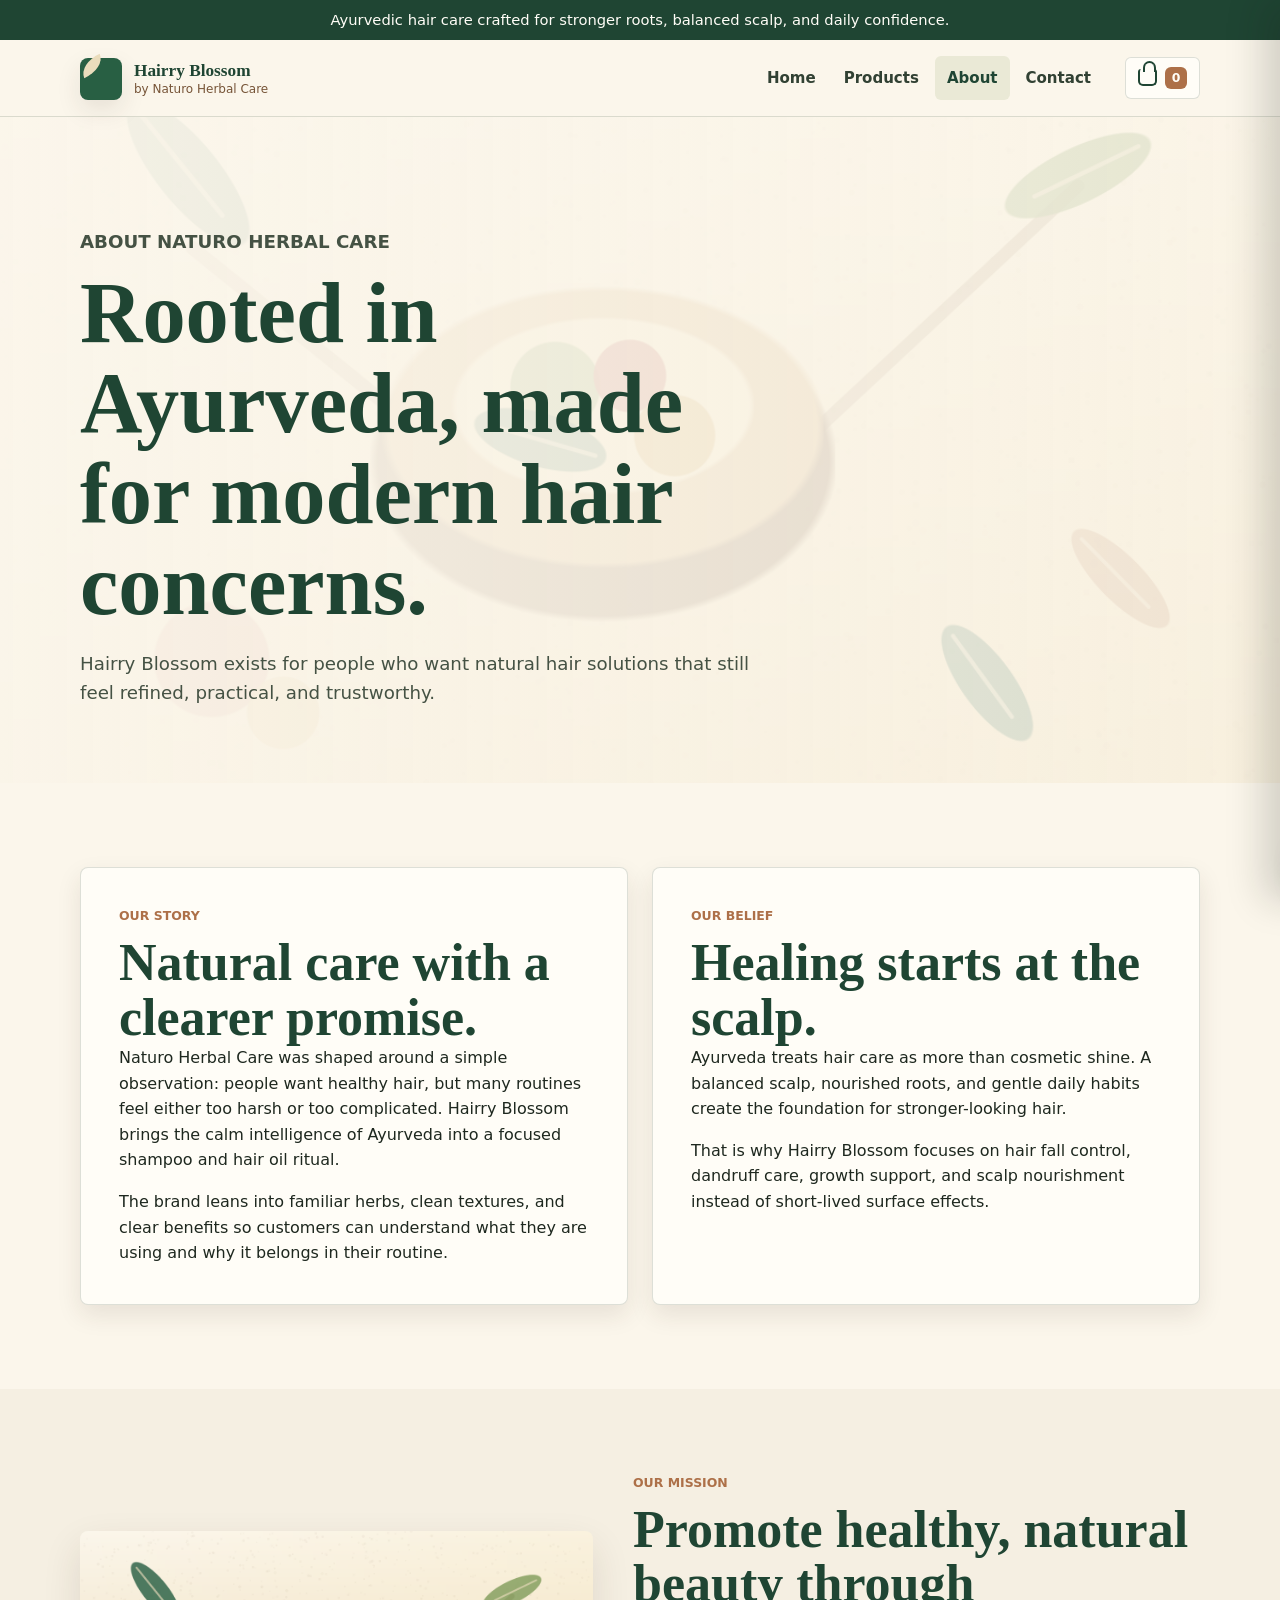
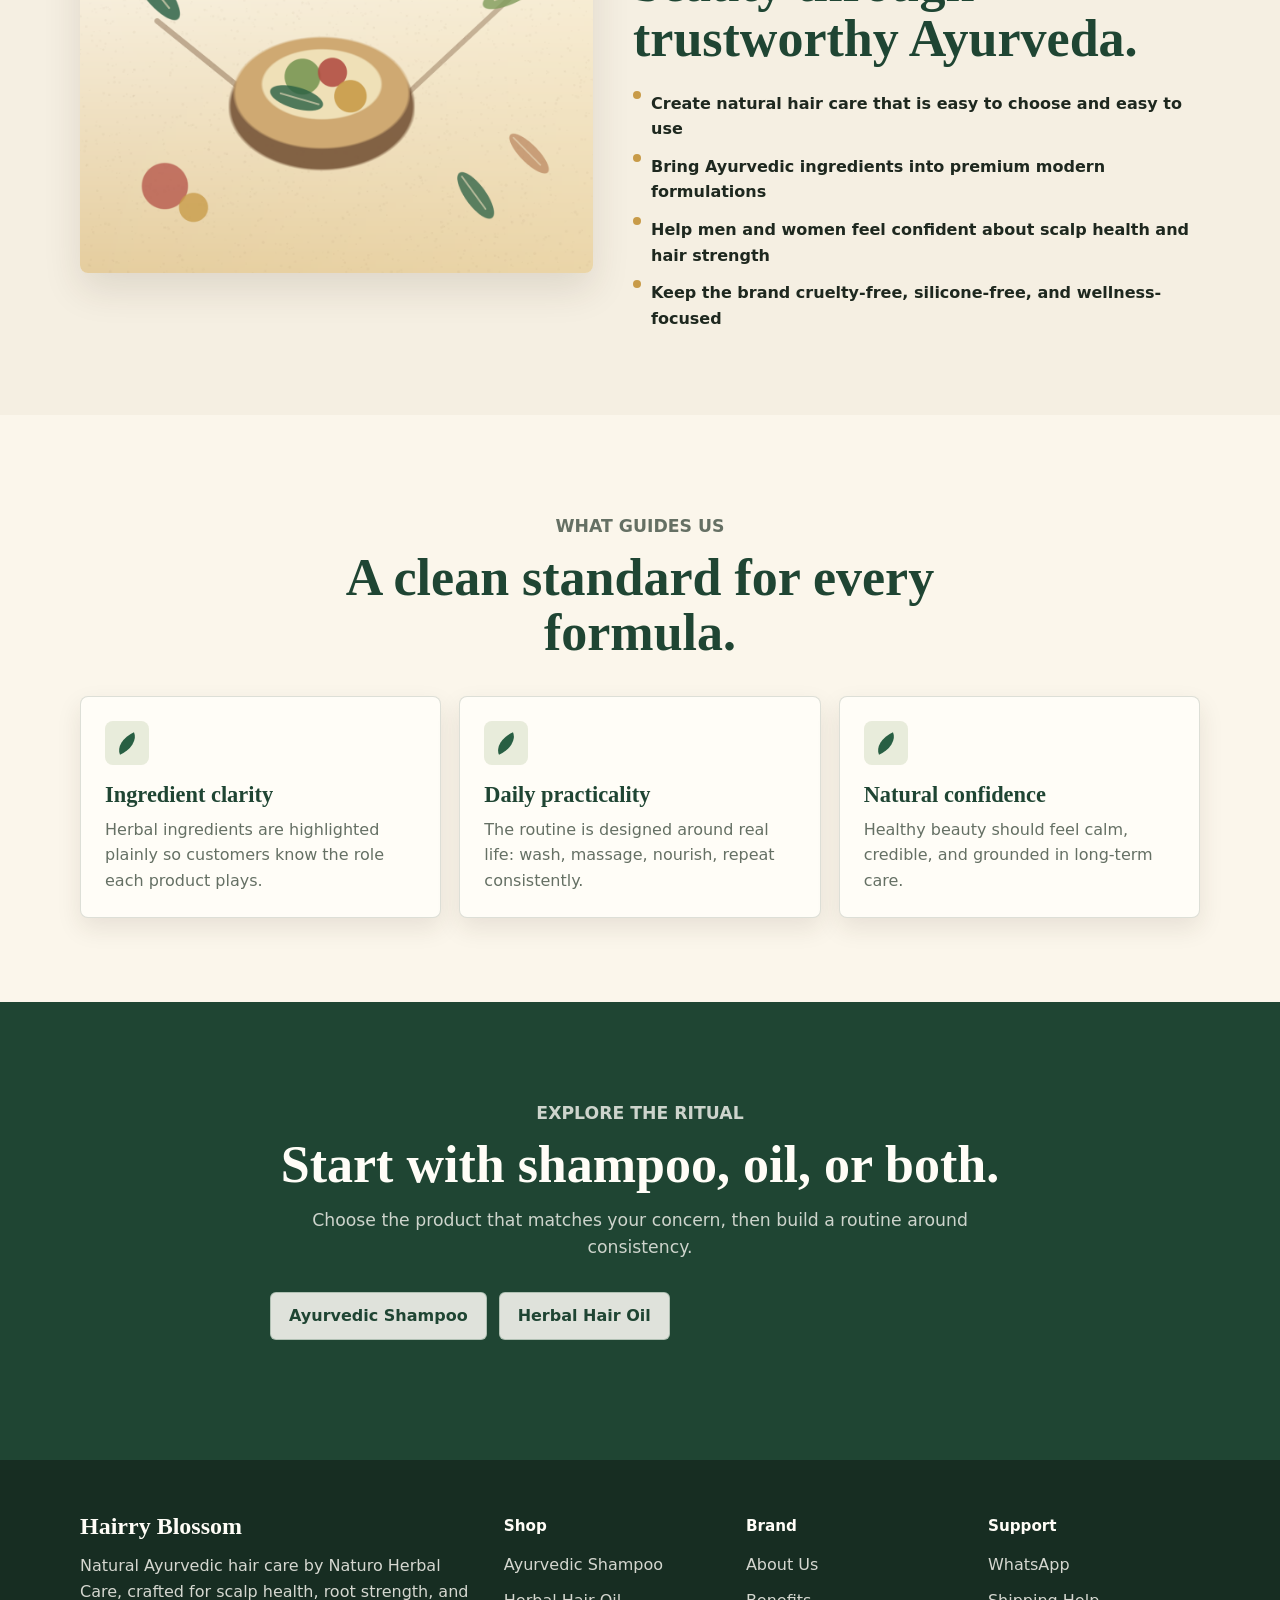
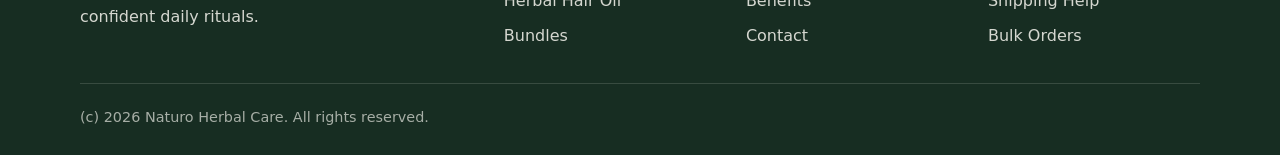
==== about.html @ d48a3233 "initial" ====
<!doctype html>
<html lang="en">
  <head>
    <meta charset="utf-8">
    <meta name="viewport" content="width=device-width, initial-scale=1">
    <title>About Naturo Herbal Care | Hairry Blossom Ayurveda Story</title>
    <meta name="description" content="Learn the story of Naturo Herbal Care and Hairry Blossom, a natural Ayurvedic hair care brand focused on healthy roots, scalp balance, and natural beauty.">
    <meta name="keywords" content="Naturo Herbal Care, Hairry Blossom, Ayurvedic hair care, natural hair care brand">
    <meta property="og:title" content="About Hairry Blossom by Naturo Herbal Care">
    <meta property="og:description" content="A premium natural hair care story rooted in Ayurveda, scalp health, and healthy beauty rituals.">
    <meta property="og:image" content="assets/img/ingredients-flatlay.png">
    <meta property="og:type" content="website">
    <link rel="icon" href="assets/img/favicon.svg" type="image/svg+xml">
    <link rel="stylesheet" href="assets/css/styles.css">
    <script defer src="assets/js/store.js"></script>
  </head>
  <body>
    <a class="skip-link" href="#main">Skip to content</a>
    <div class="announcement">Ayurvedic hair care crafted for stronger roots, balanced scalp, and daily confidence.</div>

    <header class="site-header">
      <div class="nav-container">
        <a class="brand" href="index.html" aria-label="Hairry Blossom home">
          <span class="brand-mark" aria-hidden="true"></span>
          <span>
            <strong>Hairry Blossom</strong>
            <span>by Naturo Herbal Care</span>
          </span>
        </a>
        <nav class="site-nav" data-site-nav aria-label="Primary navigation">
          <div class="nav-links">
            <a href="index.html">Home</a>
            <a href="index.html#products">Products</a>
            <a class="active" href="about.html">About</a>
            <a href="contact.html">Contact</a>
          </div>
        </nav>
        <div class="header-actions">
          <button class="cart-button" type="button" data-open-cart aria-label="Open cart">
            <span class="cart-symbol" aria-hidden="true"></span>
            <span class="cart-count" data-cart-count>0</span>
          </button>
          <button class="menu-toggle" type="button" data-menu-toggle aria-expanded="false" aria-label="Open menu">
            <span></span>
            <span></span>
            <span></span>
          </button>
        </div>
      </div>
    </header>

    <main id="main">
      <section class="subpage-hero">
        <div class="container">
          <p class="eyebrow">About Naturo Herbal Care</p>
          <h1>Rooted in Ayurveda, made for modern hair concerns.</h1>
          <p>Hairry Blossom exists for people who want natural hair solutions that still feel refined, practical, and trustworthy.</p>
        </div>
      </section>

      <section class="section">
        <div class="container story-grid">
          <article class="story-panel">
            <p class="section-kicker">Our story</p>
            <h2>Natural care with a clearer promise.</h2>
            <p>Naturo Herbal Care was shaped around a simple observation: people want healthy hair, but many routines feel either too harsh or too complicated. Hairry Blossom brings the calm intelligence of Ayurveda into a focused shampoo and hair oil ritual.</p>
            <p>The brand leans into familiar herbs, clean textures, and clear benefits so customers can understand what they are using and why it belongs in their routine.</p>
          </article>
          <article class="story-panel">
            <p class="section-kicker">Our belief</p>
            <h2>Healing starts at the scalp.</h2>
            <p>Ayurveda treats hair care as more than cosmetic shine. A balanced scalp, nourished roots, and gentle daily habits create the foundation for stronger-looking hair.</p>
            <p>That is why Hairry Blossom focuses on hair fall control, dandruff care, growth support, and scalp nourishment instead of short-lived surface effects.</p>
          </article>
        </div>
      </section>

      <section class="section section-alt">
        <div class="container visual-band">
          <img src="assets/img/ingredients-flatlay.png" alt="Herbal ingredients selected for Naturo Herbal Care products" width="1200" height="800" loading="lazy">
          <div>
            <p class="section-kicker">Our mission</p>
            <h2>Promote healthy, natural beauty through trustworthy Ayurveda.</h2>
            <ul class="feature-list">
              <li>Create natural hair care that is easy to choose and easy to use</li>
              <li>Bring Ayurvedic ingredients into premium modern formulations</li>
              <li>Help men and women feel confident about scalp health and hair strength</li>
              <li>Keep the brand cruelty-free, silicone-free, and wellness-focused</li>
            </ul>
          </div>
        </div>
      </section>

      <section class="section">
        <div class="container">
          <div class="section-intro center">
            <p class="section-kicker">What guides us</p>
            <h2>A clean standard for every formula.</h2>
          </div>
          <div class="mission-band">
            <article class="reason-card">
              <span class="reason-icon" aria-hidden="true"></span>
              <h3>Ingredient clarity</h3>
              <p>Herbal ingredients are highlighted plainly so customers know the role each product plays.</p>
            </article>
            <article class="reason-card">
              <span class="reason-icon" aria-hidden="true"></span>
              <h3>Daily practicality</h3>
              <p>The routine is designed around real life: wash, massage, nourish, repeat consistently.</p>
            </article>
            <article class="reason-card">
              <span class="reason-icon" aria-hidden="true"></span>
              <h3>Natural confidence</h3>
              <p>Healthy beauty should feel calm, credible, and grounded in long-term care.</p>
            </article>
          </div>
        </div>
      </section>

      <section class="section section-deep">
        <div class="container">
          <div class="section-intro center">
            <p class="section-kicker">Explore the ritual</p>
            <h2>Start with shampoo, oil, or both.</h2>
            <p>Choose the product that matches your concern, then build a routine around consistency.</p>
            <div class="hero-actions">
              <a class="btn btn-secondary" href="shampoo.html">Ayurvedic Shampoo</a>
              <a class="btn btn-secondary" href="hair-oil.html">Herbal Hair Oil</a>
            </div>
          </div>
        </div>
      </section>
    </main>

    <footer class="site-footer">
      <div class="container">
        <div class="footer-grid">
          <div>
            <h3>Hairry Blossom</h3>
            <p>Natural Ayurvedic hair care by Naturo Herbal Care, crafted for scalp health, root strength, and confident daily rituals.</p>
          </div>
          <div>
            <h4>Shop</h4>
            <ul>
              <li><a href="shampoo.html">Ayurvedic Shampoo</a></li>
              <li><a href="hair-oil.html">Herbal Hair Oil</a></li>
              <li><a href="index.html#products">Bundles</a></li>
            </ul>
          </div>
          <div>
            <h4>Brand</h4>
            <ul>
              <li><a href="about.html">About Us</a></li>
              <li><a href="index.html#benefits">Benefits</a></li>
              <li><a href="contact.html">Contact</a></li>
            </ul>
          </div>
          <div>
            <h4>Support</h4>
            <ul>
              <li><a href="contact.html">WhatsApp</a></li>
              <li><a href="contact.html">Shipping Help</a></li>
              <li><a href="contact.html">Bulk Orders</a></li>
            </ul>
          </div>
        </div>
        <div class="footer-bottom">(c) 2026 Naturo Herbal Care. All rights reserved.</div>
      </div>
    </footer>

    <div id="cart-root"></div>
  </body>
</html>
---- assets/css/styles.css ----
:root {
  --leaf: #285f43;
  --leaf-deep: #1f4533;
  --leaf-soft: #7f9b59;
  --earth: #765437;
  --clay: #ad7048;
  --gold: #c89b48;
  --cream: #fbf6eb;
  --sand: #eadcbc;
  --mist: #f5efe2;
  --paper: #fffdf7;
  --ink: #1e281f;
  --muted: #657064;
  --line: rgba(45, 69, 49, 0.16);
  --shadow: 0 16px 38px rgba(56, 43, 25, 0.12);
  --soft-shadow: 0 10px 24px rgba(56, 43, 25, 0.1);
  --radius: 8px;
  --container: min(1120px, calc(100vw - 40px));
}

* {
  box-sizing: border-box;
}

html {
  scroll-behavior: smooth;
}

body {
  margin: 0;
  color: var(--ink);
  background: var(--cream);
  font-family: Inter, ui-sans-serif, system-ui, -apple-system, BlinkMacSystemFont, "Segoe UI", sans-serif;
  line-height: 1.6;
  text-rendering: optimizeLegibility;
}

body.cart-open {
  overflow: hidden;
}

img {
  display: block;
  max-width: 100%;
  height: auto;
}

a {
  color: inherit;
  text-decoration: none;
}

button,
input,
textarea,
select {
  font: inherit;
}

button {
  cursor: pointer;
}

.skip-link {
  position: absolute;
  top: -48px;
  left: 18px;
  z-index: 20;
  padding: 10px 14px;
  border-radius: 6px;
  background: var(--leaf-deep);
  color: var(--paper);
}

.skip-link:focus {
  top: 18px;
}

.announcement {
  background: var(--leaf-deep);
  color: var(--paper);
  font-size: 0.92rem;
  text-align: center;
  padding: 8px 16px;
}

.site-header {
  position: sticky;
  top: 0;
  z-index: 10;
  background: rgba(251, 246, 235, 0.92);
  border-bottom: 1px solid var(--line);
  backdrop-filter: blur(18px);
}

.nav-container {
  width: var(--container);
  margin: 0 auto;
  min-height: 76px;
  display: flex;
  align-items: center;
  justify-content: space-between;
  gap: 22px;
}

.brand {
  display: flex;
  align-items: center;
  gap: 12px;
  min-width: 224px;
}

.brand-mark {
  width: 42px;
  height: 42px;
  flex: 0 0 42px;
  display: grid;
  place-items: center;
  border-radius: 8px;
  background: var(--leaf);
  box-shadow: var(--soft-shadow);
}

.brand-mark::before {
  width: 24px;
  height: 16px;
  content: "";
  display: block;
  border-radius: 100% 0 100% 0;
  background: var(--sand);
  transform: rotate(-24deg);
}

.brand strong {
  display: block;
  color: var(--leaf-deep);
  font-family: Georgia, "Times New Roman", serif;
  font-size: 1.08rem;
  line-height: 1.1;
  letter-spacing: 0;
}

.brand span {
  display: block;
  margin-top: 2px;
  color: var(--earth);
  font-size: 0.75rem;
  line-height: 1.2;
}

.site-nav {
  display: flex;
  align-items: center;
  justify-content: flex-end;
  gap: 18px;
  flex: 1;
}

.nav-links {
  display: flex;
  align-items: center;
  gap: 4px;
}

.nav-links a {
  padding: 10px 12px;
  border-radius: 6px;
  color: #314133;
  font-weight: 700;
  font-size: 0.94rem;
}

.nav-links a:hover,
.nav-links a:focus-visible,
.nav-links a.active {
  color: var(--leaf-deep);
  background: rgba(127, 155, 89, 0.14);
  outline: none;
}

.header-actions {
  display: flex;
  align-items: center;
  gap: 10px;
}

.menu-toggle,
.cart-button,
.icon-button {
  min-width: 42px;
  height: 42px;
  display: inline-flex;
  align-items: center;
  justify-content: center;
  border: 1px solid var(--line);
  border-radius: 6px;
  background: var(--paper);
  color: var(--leaf-deep);
}

.menu-toggle {
  display: none;
  flex-direction: column;
  gap: 5px;
}

.menu-toggle span {
  width: 20px;
  height: 2px;
  display: block;
  border-radius: 2px;
  background: currentColor;
}

.cart-button {
  gap: 8px;
  padding: 0 12px;
  font-weight: 800;
}

.cart-symbol {
  position: relative;
  width: 19px;
  height: 17px;
  border: 2px solid currentColor;
  border-top: 0;
  border-radius: 3px 3px 5px 5px;
}

.cart-symbol::before {
  position: absolute;
  left: 3px;
  top: -8px;
  width: 9px;
  height: 9px;
  content: "";
  border: 2px solid currentColor;
  border-bottom: 0;
  border-radius: 12px 12px 0 0;
}

.cart-count {
  min-width: 22px;
  height: 22px;
  display: inline-grid;
  place-items: center;
  border-radius: 6px;
  background: var(--clay);
  color: var(--paper);
  font-size: 0.78rem;
}

.hero {
  min-height: clamp(620px, 90vh, 780px);
  display: flex;
  align-items: center;
  background:
    linear-gradient(90deg, rgba(251, 246, 235, 0.96) 0%, rgba(251, 246, 235, 0.86) 42%, rgba(251, 246, 235, 0.2) 74%),
    url("../img/hero-botanical.png") center / cover no-repeat;
}

.hero-inner {
  width: var(--container);
  margin: 0 auto;
  padding: 72px 0 96px;
}

.hero-content {
  max-width: 660px;
}

.eyebrow {
  margin: 0 0 12px;
  color: var(--earth);
  font-size: 0.82rem;
  font-weight: 900;
  letter-spacing: 0;
  text-transform: uppercase;
}

h1,
h2,
h3,
.display-title {
  margin: 0;
  color: var(--leaf-deep);
  font-family: Georgia, "Times New Roman", serif;
  font-weight: 700;
  line-height: 1.05;
  letter-spacing: 0;
}

h1 {
  max-width: 640px;
  font-size: 5.4rem;
}

h2 {
  font-size: 3.25rem;
}

h3 {
  font-size: 1.4rem;
}

p {
  margin: 0;
}

.hero-copy {
  max-width: 570px;
  margin-top: 20px;
  color: #445142;
  font-size: 1.18rem;
}

.hero-actions,
.button-row {
  display: flex;
  flex-wrap: wrap;
  gap: 12px;
  margin-top: 30px;
}

.btn {
  min-height: 48px;
  display: inline-flex;
  align-items: center;
  justify-content: center;
  gap: 10px;
  border: 1px solid transparent;
  border-radius: 6px;
  padding: 12px 18px;
  font-weight: 900;
  line-height: 1.1;
  transition: transform 160ms ease, box-shadow 160ms ease, background 160ms ease;
}

.btn:hover,
.btn:focus-visible {
  transform: translateY(-1px);
  outline: none;
}

.btn-primary {
  background: var(--leaf);
  color: var(--paper);
  box-shadow: 0 12px 24px rgba(40, 95, 67, 0.22);
}

.btn-primary:hover,
.btn-primary:focus-visible {
  background: var(--leaf-deep);
}

.btn-secondary {
  border-color: rgba(40, 95, 67, 0.26);
  background: rgba(255, 253, 247, 0.86);
  color: var(--leaf-deep);
}

.btn-secondary:hover,
.btn-secondary:focus-visible {
  background: var(--paper);
  box-shadow: var(--soft-shadow);
}

.btn-earth {
  background: var(--earth);
  color: var(--paper);
}

.btn-full {
  width: 100%;
}

.trust-strip {
  display: flex;
  flex-wrap: wrap;
  gap: 10px;
  margin-top: 34px;
}

.trust-item {
  display: inline-flex;
  align-items: center;
  gap: 8px;
  padding: 9px 12px;
  border: 1px solid rgba(40, 95, 67, 0.14);
  border-radius: 6px;
  background: rgba(255, 253, 247, 0.76);
  color: var(--leaf-deep);
  font-weight: 800;
  box-shadow: 0 8px 18px rgba(56, 43, 25, 0.06);
}

.trust-item::before,
.check-list li::before,
.feature-list li::before {
  width: 8px;
  height: 8px;
  content: "";
  flex: 0 0 8px;
  border-radius: 999px;
  background: var(--gold);
}

.section {
  padding: 84px 0;
}

.section-alt {
  background: var(--mist);
}

.section-deep {
  background: var(--leaf-deep);
  color: var(--paper);
}

.section-deep h2,
.section-deep h3 {
  color: var(--paper);
}

.section-deep .section-kicker {
  color: var(--sand);
}

.section-deep .btn-primary {
  background: var(--gold);
  color: var(--ink);
  box-shadow: 0 12px 24px rgba(200, 155, 72, 0.18);
}

.section-deep .btn-primary:hover,
.section-deep .btn-primary:focus-visible {
  background: var(--sand);
}

.container {
  width: var(--container);
  margin: 0 auto;
}

.section-intro {
  max-width: 740px;
  margin-bottom: 36px;
}

.section-intro.center {
  margin-right: auto;
  margin-left: auto;
  text-align: center;
}

.section-kicker {
  margin-bottom: 10px;
  color: var(--clay);
  font-size: 0.78rem;
  font-weight: 900;
  letter-spacing: 0;
  text-transform: uppercase;
}

.section-intro p {
  margin-top: 14px;
  color: var(--muted);
  font-size: 1.08rem;
}

.section-deep .section-intro p,
.section-deep .muted {
  color: rgba(255, 253, 247, 0.78);
}

.product-grid {
  display: grid;
  grid-template-columns: repeat(2, minmax(0, 1fr));
  gap: 24px;
}

.product-card,
.benefit-card,
.reason-card,
.testimonial,
.tip-card,
.faq-card,
.contact-panel,
.purchase-panel,
.story-panel {
  border: 1px solid var(--line);
  border-radius: var(--radius);
  background: var(--paper);
  box-shadow: var(--soft-shadow);
}

.product-card {
  display: grid;
  grid-template-columns: minmax(210px, 0.9fr) minmax(0, 1.1fr);
  overflow: hidden;
}

.product-card-media {
  display: grid;
  place-items: center;
  min-height: 360px;
  padding: 24px;
  background: linear-gradient(135deg, #f4ead3, #e5d2a8);
}

.product-card-media img {
  width: min(92%, 360px);
  max-height: 410px;
  border-radius: var(--radius);
  object-fit: contain;
  filter: drop-shadow(0 18px 22px rgba(64, 48, 28, 0.14));
}

.product-card-body {
  display: flex;
  flex-direction: column;
  justify-content: center;
  padding: clamp(24px, 4vw, 42px);
}

.product-meta {
  margin-bottom: 10px;
  color: var(--clay);
  font-size: 0.82rem;
  font-weight: 900;
  text-transform: uppercase;
}

.product-card p {
  margin-top: 12px;
  color: var(--muted);
}

.price {
  margin-top: 18px;
  color: var(--leaf-deep);
  font-size: 1.45rem;
  font-weight: 900;
}

.mini-note {
  margin-top: 6px;
  color: var(--muted);
  font-size: 0.92rem;
}

.product-card .button-row {
  margin-top: 24px;
}

.benefit-grid,
.reason-grid,
.testimonial-grid,
.tip-grid {
  display: grid;
  grid-template-columns: repeat(4, minmax(0, 1fr));
  gap: 16px;
}

.reason-grid {
  grid-template-columns: repeat(3, minmax(0, 1fr));
}

.benefit-card,
.reason-card,
.testimonial,
.tip-card {
  padding: 24px;
}

.benefit-card {
  min-height: 188px;
}

.benefit-icon,
.reason-icon {
  width: 44px;
  height: 44px;
  margin-bottom: 18px;
  display: grid;
  place-items: center;
  border-radius: 8px;
  background: rgba(127, 155, 89, 0.18);
}

.benefit-icon::before,
.reason-icon::before {
  width: 22px;
  height: 15px;
  content: "";
  border-radius: 100% 0 100% 0;
  background: var(--leaf);
  transform: rotate(-24deg);
}

.benefit-card p,
.reason-card p,
.testimonial p,
.tip-card p {
  margin-top: 10px;
  color: var(--muted);
}

.visual-band {
  display: grid;
  grid-template-columns: minmax(0, 0.95fr) minmax(0, 1.05fr);
  gap: 40px;
  align-items: center;
}

.visual-band img {
  border-radius: var(--radius);
  box-shadow: var(--shadow);
}

.check-list,
.feature-list {
  display: grid;
  gap: 12px;
  margin: 24px 0 0;
  padding: 0;
  list-style: none;
}

.check-list li,
.feature-list li {
  display: flex;
  align-items: flex-start;
  gap: 10px;
  color: #3e4b3f;
  font-weight: 750;
}

.feature-list li {
  color: var(--ink);
}

.comparison {
  display: grid;
  grid-template-columns: repeat(2, minmax(0, 1fr));
  gap: 18px;
}

.comparison-panel {
  padding: 28px;
  border: 1px solid var(--line);
  border-radius: var(--radius);
  background: rgba(255, 253, 247, 0.78);
}

.comparison-panel.after {
  border-color: rgba(40, 95, 67, 0.3);
  background: #eef4df;
}

.comparison-panel ul {
  display: grid;
  gap: 10px;
  margin: 18px 0 0;
  padding-left: 20px;
}

.testimonial-grid {
  grid-template-columns: repeat(3, minmax(0, 1fr));
}

.testimonial {
  min-height: 230px;
}

.rating {
  color: var(--gold);
  font-size: 1.1rem;
  font-weight: 900;
}

.customer {
  margin-top: 18px;
  color: var(--leaf-deep);
  font-weight: 900;
}

.faq-list {
  display: grid;
  gap: 12px;
  max-width: 860px;
  margin: 0 auto;
}

.faq-card {
  padding: 0;
  overflow: hidden;
}

.faq-card summary {
  cursor: pointer;
  padding: 20px 24px;
  color: var(--leaf-deep);
  font-weight: 900;
}

.faq-card p {
  padding: 0 24px 22px;
  color: var(--muted);
}

.tip-grid {
  grid-template-columns: repeat(3, minmax(0, 1fr));
}

.site-footer {
  background: #172d22;
  color: rgba(255, 253, 247, 0.82);
  padding: 54px 0 26px;
}

.footer-grid {
  display: grid;
  grid-template-columns: 1.3fr repeat(3, minmax(0, 0.7fr));
  gap: 30px;
}

.footer-grid h3,
.footer-grid h4 {
  margin: 0 0 14px;
  color: var(--paper);
}

.footer-grid h3 {
  font-family: Georgia, "Times New Roman", serif;
  font-size: 1.5rem;
}

.footer-grid h4 {
  font-size: 0.95rem;
}

.footer-grid ul {
  display: grid;
  gap: 10px;
  margin: 0;
  padding: 0;
  list-style: none;
}

.footer-grid a:hover,
.footer-grid a:focus-visible {
  color: var(--sand);
  outline: none;
}

.footer-bottom {
  margin-top: 34px;
  padding-top: 22px;
  border-top: 1px solid rgba(255, 253, 247, 0.14);
  color: rgba(255, 253, 247, 0.62);
  font-size: 0.9rem;
}

.subpage-hero,
.product-page-hero {
  background:
    linear-gradient(90deg, rgba(251, 246, 235, 0.97), rgba(251, 246, 235, 0.78)),
    url("../img/ingredients-flatlay.png") center / cover no-repeat;
}

.subpage-hero .container {
  padding: 92px 0 76px;
}

.subpage-hero p {
  max-width: 680px;
  margin-top: 18px;
  color: #455244;
  font-size: 1.14rem;
}

.product-page-hero .container {
  padding: 72px 0 84px;
}

.product-layout {
  display: grid;
  grid-template-columns: minmax(320px, 0.9fr) minmax(0, 1.1fr);
  gap: 44px;
  align-items: center;
}

.product-media-large {
  display: grid;
  place-items: center;
  min-height: 520px;
  border-radius: var(--radius);
  background: rgba(255, 253, 247, 0.7);
  box-shadow: var(--shadow);
}

.product-media-large img {
  width: min(86%, 520px);
  max-height: 680px;
  border-radius: var(--radius);
  object-fit: contain;
  filter: drop-shadow(0 24px 24px rgba(64, 48, 28, 0.13));
}

.purchase-panel {
  padding: clamp(24px, 4vw, 40px);
}

.purchase-panel h1 {
  font-size: 3.8rem;
}

.purchase-panel .price {
  font-size: 1.7rem;
}

.product-summary {
  margin-top: 16px;
  color: #445142;
  font-size: 1.08rem;
}

.quantity-field {
  margin-top: 24px;
}

.quantity-field label {
  display: block;
  margin-bottom: 8px;
  color: var(--leaf-deep);
  font-weight: 900;
}

.quantity-field select {
  width: 120px;
  min-height: 46px;
  border: 1px solid var(--line);
  border-radius: 6px;
  background: var(--paper);
  color: var(--ink);
  padding: 0 12px;
}

.detail-grid {
  display: grid;
  grid-template-columns: repeat(3, minmax(0, 1fr));
  gap: 18px;
}

.detail-panel {
  padding: 24px;
  border: 1px solid var(--line);
  border-radius: var(--radius);
  background: var(--paper);
}

.detail-panel p,
.detail-panel li {
  color: var(--muted);
}

.detail-panel h2 {
  font-size: 1.7rem;
}

.detail-panel ul,
.detail-panel ol {
  display: grid;
  gap: 10px;
  margin: 16px 0 0;
  padding-left: 20px;
}

.story-grid {
  display: grid;
  grid-template-columns: minmax(0, 1fr) minmax(0, 1fr);
  gap: 24px;
}

.story-panel {
  padding: clamp(24px, 4vw, 38px);
}

.story-panel p + p {
  margin-top: 16px;
}

.mission-band {
  display: grid;
  grid-template-columns: repeat(3, minmax(0, 1fr));
  gap: 18px;
}

.contact-grid {
  display: grid;
  grid-template-columns: minmax(0, 1.1fr) minmax(300px, 0.9fr);
  gap: 28px;
  align-items: start;
}

.contact-panel {
  padding: clamp(24px, 4vw, 36px);
}

.form-grid {
  display: grid;
  gap: 16px;
}

.form-field label {
  display: block;
  margin-bottom: 7px;
  color: var(--leaf-deep);
  font-weight: 900;
}

.form-field input,
.form-field textarea,
.form-field select {
  width: 100%;
  border: 1px solid var(--line);
  border-radius: 6px;
  background: #fffefa;
  color: var(--ink);
  padding: 13px 14px;
}

.form-field textarea {
  min-height: 136px;
  resize: vertical;
}

.form-field input:focus,
.form-field textarea:focus,
.form-field select:focus {
  border-color: var(--leaf);
  outline: 3px solid rgba(40, 95, 67, 0.12);
}

.contact-list {
  display: grid;
  gap: 14px;
  margin: 18px 0 0;
  padding: 0;
  list-style: none;
}

.contact-list a {
  color: var(--leaf-deep);
  font-weight: 900;
}

.cart-overlay {
  position: fixed;
  inset: 0;
  z-index: 30;
  pointer-events: none;
  background: rgba(21, 31, 23, 0.44);
  opacity: 0;
  transition: opacity 180ms ease;
}

.cart-drawer {
  position: fixed;
  top: 0;
  right: 0;
  z-index: 31;
  width: min(440px, 100vw);
  height: 100vh;
  display: flex;
  flex-direction: column;
  background: var(--paper);
  box-shadow: -16px 0 36px rgba(20, 28, 21, 0.18);
  transform: translateX(100%);
  transition: transform 220ms ease;
}

body.cart-open .cart-overlay {
  pointer-events: auto;
  opacity: 1;
}

body.cart-open .cart-drawer {
  transform: translateX(0);
}

.cart-header,
.cart-footer {
  padding: 18px;
  border-bottom: 1px solid var(--line);
}

.cart-header {
  display: flex;
  align-items: center;
  justify-content: space-between;
}

.cart-header h2 {
  font-size: 1.6rem;
}

.cart-body {
  flex: 1;
  overflow: auto;
  padding: 18px;
}

.empty-cart {
  padding: 36px 12px;
  color: var(--muted);
  text-align: center;
}

.cart-line {
  display: grid;
  grid-template-columns: 70px 1fr;
  gap: 14px;
  padding: 14px 0;
  border-bottom: 1px solid var(--line);
}

.cart-line img {
  width: 70px;
  height: 70px;
  object-fit: cover;
  border-radius: 6px;
  background: var(--mist);
}

.cart-line-title {
  color: var(--leaf-deep);
  font-weight: 900;
  line-height: 1.25;
}

.cart-line-meta {
  margin-top: 4px;
  color: var(--muted);
  font-size: 0.9rem;
}

.cart-controls {
  display: flex;
  align-items: center;
  justify-content: space-between;
  gap: 12px;
  margin-top: 12px;
}

.qty-control {
  display: inline-grid;
  grid-template-columns: 36px 40px 36px;
  align-items: center;
  border: 1px solid var(--line);
  border-radius: 6px;
  overflow: hidden;
}

.qty-control button {
  height: 36px;
  border: 0;
  background: var(--mist);
  color: var(--leaf-deep);
  font-weight: 900;
}

.qty-control span {
  text-align: center;
  font-weight: 900;
}

.remove-line {
  border: 0;
  background: transparent;
  color: var(--clay);
  font-weight: 900;
}

.cart-footer {
  border-top: 1px solid var(--line);
  border-bottom: 0;
}

.subtotal-row {
  display: flex;
  align-items: center;
  justify-content: space-between;
  gap: 16px;
  margin-bottom: 14px;
  color: var(--leaf-deep);
  font-size: 1.1rem;
  font-weight: 900;
}

.checkout-form {
  display: none;
  gap: 12px;
  margin-top: 16px;
}

.checkout-form.is-visible {
  display: grid;
}

.checkout-form h3 {
  font-size: 1.25rem;
}

.toast {
  position: fixed;
  left: 50%;
  bottom: 22px;
  z-index: 40;
  max-width: min(420px, calc(100vw - 32px));
  padding: 13px 16px;
  border-radius: 6px;
  background: var(--leaf-deep);
  color: var(--paper);
  box-shadow: var(--shadow);
  opacity: 0;
  transform: translate(-50%, 16px);
  transition: opacity 180ms ease, transform 180ms ease;
}

.toast.is-visible {
  opacity: 1;
  transform: translate(-50%, 0);
}

@media (max-width: 980px) {
  h1 {
    font-size: 4.2rem;
  }

  h2 {
    font-size: 2.7rem;
  }

  .purchase-panel h1 {
    font-size: 3.2rem;
  }

  .nav-container {
    min-height: 68px;
  }

  .brand {
    min-width: 0;
  }

  .menu-toggle {
    display: inline-flex;
  }

  .site-nav {
    position: absolute;
    top: 68px;
    right: 20px;
    left: 20px;
    display: none;
    flex-direction: column;
    align-items: stretch;
    padding: 16px;
    border: 1px solid var(--line);
    border-radius: var(--radius);
    background: var(--paper);
    box-shadow: var(--shadow);
  }

  .site-nav.is-open {
    display: flex;
  }

  .nav-links {
    display: grid;
    gap: 4px;
  }

  .header-actions {
    justify-content: space-between;
  }

  .product-card,
  .visual-band,
  .product-layout,
  .story-grid,
  .contact-grid {
    grid-template-columns: 1fr;
  }

  .product-card-media {
    min-height: 300px;
  }

  .benefit-grid,
  .reason-grid,
  .detail-grid,
  .mission-band {
    grid-template-columns: repeat(2, minmax(0, 1fr));
  }

  .footer-grid {
    grid-template-columns: repeat(2, minmax(0, 1fr));
  }
}

@media (max-width: 720px) {
  :root {
    --container: min(100vw - 28px, 1120px);
  }

  h1 {
    font-size: 2.72rem;
  }

  h2 {
    font-size: 2.12rem;
  }

  .hero-copy {
    font-size: 1.04rem;
  }

  .purchase-panel h1 {
    font-size: 2.45rem;
  }

  .announcement {
    font-size: 0.82rem;
  }

  .brand strong {
    font-size: 0.98rem;
  }

  .brand span {
    display: none;
  }

  .cart-button {
    padding: 0 10px;
  }

  .hero {
    min-height: 680px;
    align-items: flex-start;
    background:
      linear-gradient(180deg, rgba(251, 246, 235, 0.96) 0%, rgba(251, 246, 235, 0.9) 48%, rgba(251, 246, 235, 0.42) 100%),
      url("../img/hero-botanical.png") 64% bottom / cover no-repeat;
  }

  .hero-inner {
    padding-top: 52px;
  }

  .hero-actions,
  .button-row {
    flex-direction: column;
  }

  .btn {
    width: 100%;
  }

  .section {
    padding: 62px 0;
  }

  .product-grid,
  .benefit-grid,
  .reason-grid,
  .testimonial-grid,
  .tip-grid,
  .comparison,
  .detail-grid,
  .mission-band,
  .footer-grid {
    grid-template-columns: 1fr;
  }

  .product-card {
    display: block;
  }

  .product-media-large {
    min-height: 380px;
  }

  .purchase-panel {
    margin-top: 0;
  }

  .subpage-hero .container,
  .product-page-hero .container {
    padding: 58px 0 62px;
  }
}
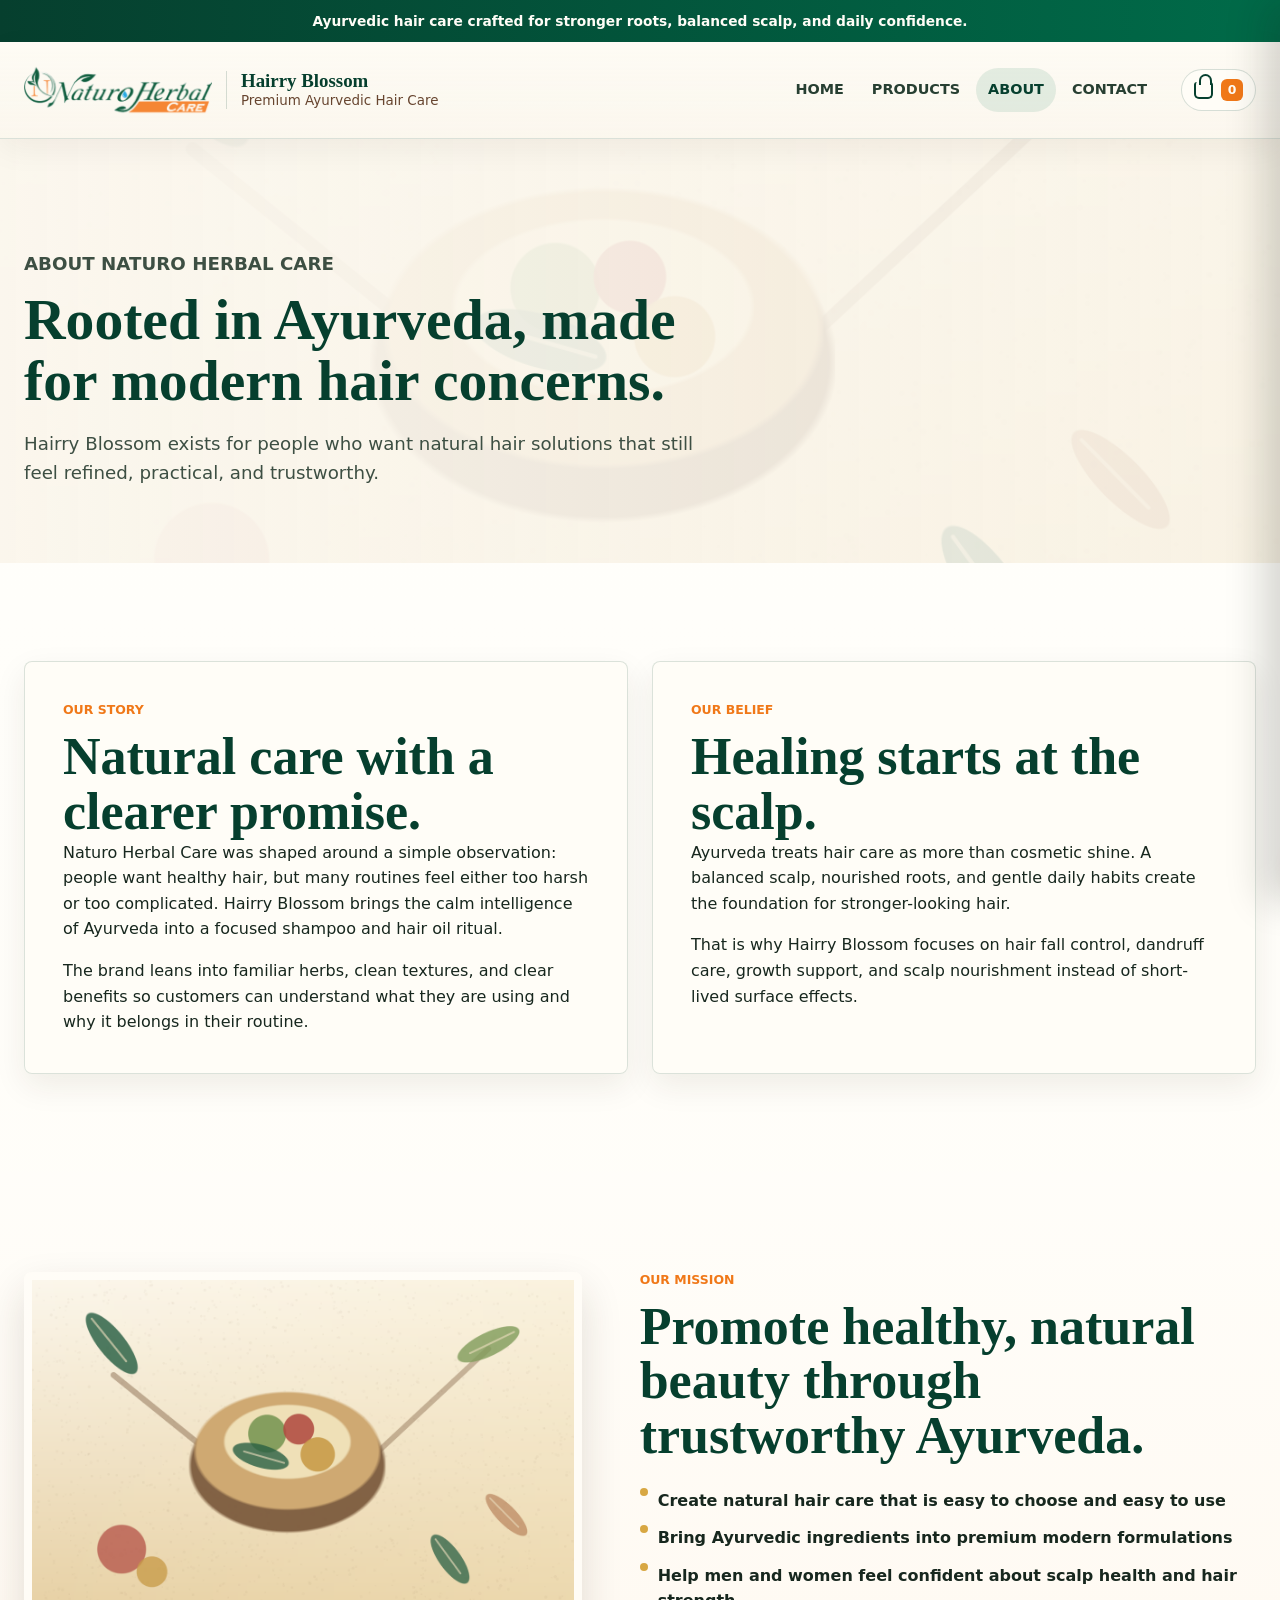
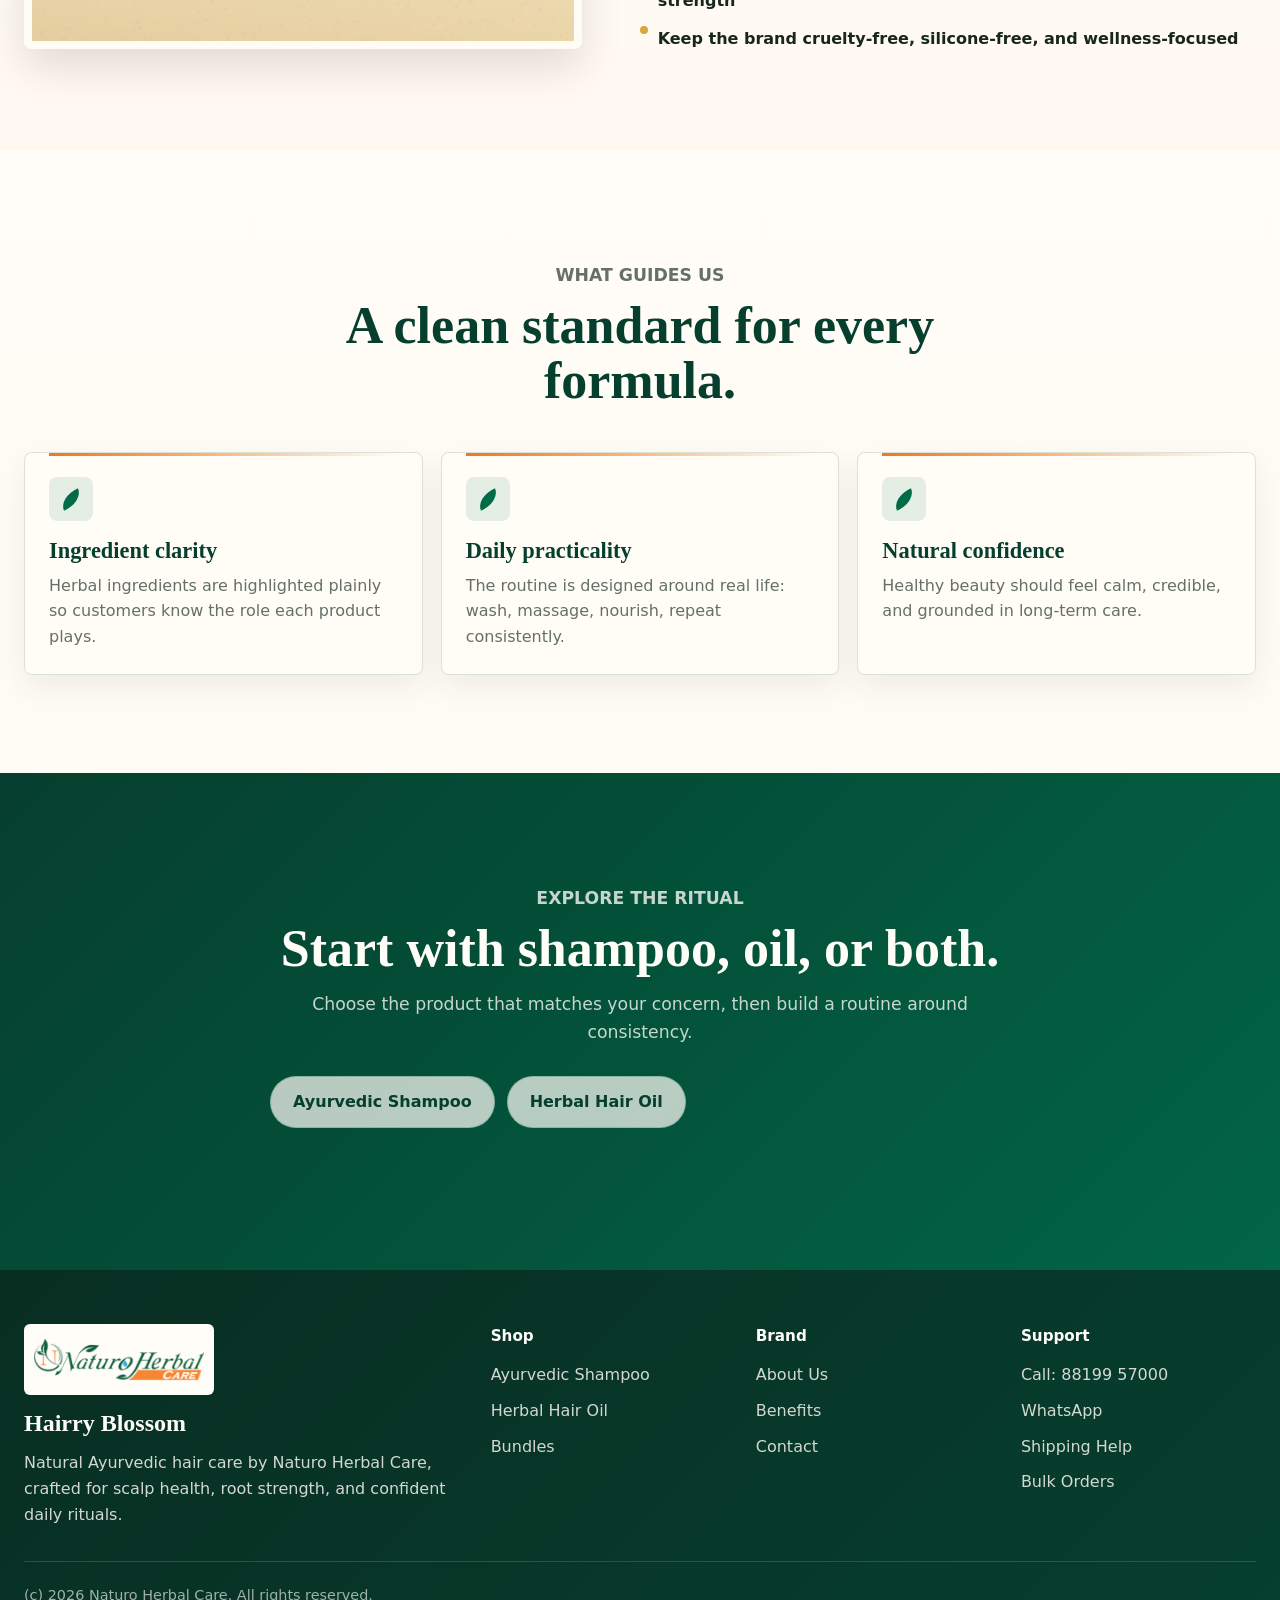
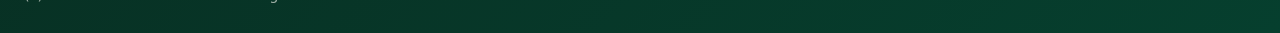
==== commit 4d4a9fdb: "Update Hairry Blossom storefront" ====
--- a/about.html
+++ b/about.html
@@ -10,7 +10,7 @@
     <meta property="og:description" content="A premium natural hair care story rooted in Ayurveda, scalp health, and healthy beauty rituals.">
     <meta property="og:image" content="assets/img/ingredients-flatlay.png">
     <meta property="og:type" content="website">
-    <link rel="icon" href="assets/img/favicon.svg" type="image/svg+xml">
+    <link rel="icon" href="assets/img/favicon.png" type="image/png">
     <link rel="stylesheet" href="assets/css/styles.css">
     <script defer src="assets/js/store.js"></script>
   </head>
@@ -21,10 +21,10 @@
     <header class="site-header">
       <div class="nav-container">
         <a class="brand" href="index.html" aria-label="Hairry Blossom home">
-          <span class="brand-mark" aria-hidden="true"></span>
-          <span>
+          <img class="brand-logo" src="assets/img/naturo-logo.png" alt="Naturo Herbal Care logo" width="185" height="61">
+          <span class="brand-copy">
             <strong>Hairry Blossom</strong>
-            <span>by Naturo Herbal Care</span>
+            <span>Premium Ayurvedic Hair Care</span>
           </span>
         </a>
         <nav class="site-nav" data-site-nav aria-label="Primary navigation">
@@ -136,6 +136,7 @@
       <div class="container">
         <div class="footer-grid">
           <div>
+            <img class="footer-logo" src="assets/img/naturo-logo.png" alt="Naturo Herbal Care logo" width="185" height="61">
             <h3>Hairry Blossom</h3>
             <p>Natural Ayurvedic hair care by Naturo Herbal Care, crafted for scalp health, root strength, and confident daily rituals.</p>
           </div>
@@ -158,7 +159,8 @@
           <div>
             <h4>Support</h4>
             <ul>
-              <li><a href="contact.html">WhatsApp</a></li>
+              <li><a href="tel:+918819957000">Call: 88199 57000</a></li>
+              <li><a href="https://wa.me/918819957000?text=Hello%20Hairry%20Blossom%2C%20I%20want%20to%20know%20more%20about%20your%20Ayurvedic%20hair%20care%20products.">WhatsApp</a></li>
               <li><a href="contact.html">Shipping Help</a></li>
               <li><a href="contact.html">Bulk Orders</a></li>
             </ul>
--- a/assets/css/styles.css
+++ b/assets/css/styles.css
@@ -1,21 +1,22 @@
 :root {
-  --leaf: #285f43;
-  --leaf-deep: #1f4533;
-  --leaf-soft: #7f9b59;
-  --earth: #765437;
-  --clay: #ad7048;
-  --gold: #c89b48;
-  --cream: #fbf6eb;
-  --sand: #eadcbc;
-  --mist: #f5efe2;
+  --leaf: #006b49;
+  --leaf-deep: #063f2e;
+  --leaf-soft: #6f9f59;
+  --earth: #67452f;
+  --clay: #f07818;
+  --gold: #d8a742;
+  --cream: #fffdf8;
+  --titlebar: #fbf7ee;
+  --sand: #ead9b8;
+  --mist: #fff9f1;
   --paper: #fffdf7;
-  --ink: #1e281f;
-  --muted: #657064;
-  --line: rgba(45, 69, 49, 0.16);
-  --shadow: 0 16px 38px rgba(56, 43, 25, 0.12);
-  --soft-shadow: 0 10px 24px rgba(56, 43, 25, 0.1);
+  --ink: #17271e;
+  --muted: #657066;
+  --line: rgba(6, 63, 46, 0.16);
+  --shadow: 0 18px 42px rgba(48, 34, 18, 0.14);
+  --soft-shadow: 0 10px 26px rgba(48, 34, 18, 0.1);
   --radius: 8px;
-  --container: min(1120px, calc(100vw - 40px));
+  --container: min(1320px, calc(100vw - 48px));
 }
 
 * {
@@ -28,6 +29,7 @@
 
 body {
   margin: 0;
+  overflow-x: hidden;
   color: var(--ink);
   background: var(--cream);
   font-family: Inter, ui-sans-serif, system-ui, -apple-system, BlinkMacSystemFont, "Segoe UI", sans-serif;
@@ -77,7 +79,7 @@
 }
 
 .announcement {
-  background: var(--leaf-deep);
+  background: linear-gradient(90deg, var(--leaf-deep), var(--leaf));
   color: var(--paper);
   font-size: 0.92rem;
   text-align: center;
@@ -88,15 +90,15 @@
   position: sticky;
   top: 0;
   z-index: 10;
-  background: rgba(251, 246, 235, 0.92);
-  border-bottom: 1px solid var(--line);
+  background: rgba(251, 247, 238, 0.95);
+  border-bottom: 1px solid rgba(6, 63, 46, 0.14);
   backdrop-filter: blur(18px);
 }
 
 .nav-container {
   width: var(--container);
   margin: 0 auto;
-  min-height: 76px;
+  min-height: 96px;
   display: flex;
   align-items: center;
   justify-content: space-between;
@@ -106,45 +108,36 @@
 .brand {
   display: flex;
   align-items: center;
-  gap: 12px;
-  min-width: 224px;
-}
-
-.brand-mark {
-  width: 42px;
-  height: 42px;
-  flex: 0 0 42px;
-  display: grid;
-  place-items: center;
-  border-radius: 8px;
-  background: var(--leaf);
-  box-shadow: var(--soft-shadow);
-}
-
-.brand-mark::before {
-  width: 24px;
-  height: 16px;
-  content: "";
+  gap: 14px;
+  min-width: 372px;
+}
+
+.brand-logo {
+  width: 188px;
+  flex: 0 0 188px;
+  padding: 4px 0;
+}
+
+.brand-copy {
   display: block;
-  border-radius: 100% 0 100% 0;
-  background: var(--sand);
-  transform: rotate(-24deg);
+  padding-left: 14px;
+  border-left: 1px solid rgba(6, 63, 46, 0.16);
 }
 
 .brand strong {
   display: block;
   color: var(--leaf-deep);
   font-family: Georgia, "Times New Roman", serif;
-  font-size: 1.08rem;
+  font-size: 1.18rem;
   line-height: 1.1;
   letter-spacing: 0;
 }
 
-.brand span {
+.brand-copy span {
   display: block;
   margin-top: 2px;
   color: var(--earth);
-  font-size: 0.75rem;
+  font-size: 0.84rem;
   line-height: 1.2;
 }
 
@@ -165,7 +158,7 @@
 .nav-links a {
   padding: 10px 12px;
   border-radius: 6px;
-  color: #314133;
+  color: #273f32;
   font-weight: 700;
   font-size: 0.94rem;
 }
@@ -174,7 +167,7 @@
 .nav-links a:focus-visible,
 .nav-links a.active {
   color: var(--leaf-deep);
-  background: rgba(127, 155, 89, 0.14);
+  background: rgba(0, 107, 73, 0.1);
   outline: none;
 }
 
@@ -255,17 +248,19 @@
   display: flex;
   align-items: center;
   background:
-    linear-gradient(90deg, rgba(251, 246, 235, 0.96) 0%, rgba(251, 246, 235, 0.86) 42%, rgba(251, 246, 235, 0.2) 74%),
+    linear-gradient(90deg, rgba(255, 253, 248, 0.98) 0%, rgba(255, 253, 248, 0.94) 44%, rgba(255, 253, 248, 0.32) 76%),
     url("../img/hero-botanical.png") center / cover no-repeat;
 }
 
 .hero-inner {
   width: var(--container);
+  min-width: 0;
   margin: 0 auto;
   padding: 72px 0 96px;
 }
 
 .hero-content {
+  min-width: 0;
   max-width: 660px;
 }
 
@@ -310,7 +305,7 @@
 .hero-copy {
   max-width: 570px;
   margin-top: 20px;
-  color: #445142;
+  color: #3d4f43;
   font-size: 1.18rem;
 }
 
@@ -343,18 +338,18 @@
 }
 
 .btn-primary {
-  background: var(--leaf);
+  background: var(--clay);
   color: var(--paper);
-  box-shadow: 0 12px 24px rgba(40, 95, 67, 0.22);
+  box-shadow: 0 12px 24px rgba(240, 120, 24, 0.22);
 }
 
 .btn-primary:hover,
 .btn-primary:focus-visible {
-  background: var(--leaf-deep);
+  background: #cf5f0e;
 }
 
 .btn-secondary {
-  border-color: rgba(40, 95, 67, 0.26);
+  border-color: rgba(0, 107, 73, 0.24);
   background: rgba(255, 253, 247, 0.86);
   color: var(--leaf-deep);
 }
@@ -386,7 +381,7 @@
   align-items: center;
   gap: 8px;
   padding: 9px 12px;
-  border: 1px solid rgba(40, 95, 67, 0.14);
+  border: 1px solid rgba(0, 107, 73, 0.14);
   border-radius: 6px;
   background: rgba(255, 253, 247, 0.76);
   color: var(--leaf-deep);
@@ -476,7 +471,7 @@
 
 .product-grid {
   display: grid;
-  grid-template-columns: repeat(2, minmax(0, 1fr));
+  grid-template-columns: repeat(3, minmax(0, 1fr));
   gap: 24px;
 }
 
@@ -506,7 +501,7 @@
   place-items: center;
   min-height: 360px;
   padding: 24px;
-  background: linear-gradient(135deg, #f4ead3, #e5d2a8);
+  background: linear-gradient(135deg, #fbf2df, #e9d5ad);
 }
 
 .product-card-media img {
@@ -552,6 +547,10 @@
 
 .product-card .button-row {
   margin-top: 24px;
+}
+
+.combo-card .product-card-media img {
+  width: min(92%, 430px);
 }
 
 .benefit-grid,
@@ -619,6 +618,13 @@
   box-shadow: var(--shadow);
 }
 
+.ingredient-showcase-image {
+  width: 100%;
+  aspect-ratio: 1.08;
+  object-fit: cover;
+  object-position: center;
+}
+
 .check-list,
 .feature-list {
   display: grid;
@@ -633,7 +639,7 @@
   display: flex;
   align-items: flex-start;
   gap: 10px;
-  color: #3e4b3f;
+  color: #33483c;
   font-weight: 750;
 }
 
@@ -655,8 +661,8 @@
 }
 
 .comparison-panel.after {
-  border-color: rgba(40, 95, 67, 0.3);
-  background: #eef4df;
+  border-color: rgba(0, 107, 73, 0.28);
+  background: #eef4e5;
 }
 
 .comparison-panel ul {
@@ -715,7 +721,7 @@
 }
 
 .site-footer {
-  background: #172d22;
+  background: #082e22;
   color: rgba(255, 253, 247, 0.82);
   padding: 54px 0 26px;
 }
@@ -730,6 +736,14 @@
 .footer-grid h4 {
   margin: 0 0 14px;
   color: var(--paper);
+}
+
+.footer-logo {
+  width: 190px;
+  margin-bottom: 16px;
+  padding: 8px 10px;
+  border-radius: 6px;
+  background: var(--paper);
 }
 
 .footer-grid h3 {
@@ -766,7 +780,7 @@
 .subpage-hero,
 .product-page-hero {
   background:
-    linear-gradient(90deg, rgba(251, 246, 235, 0.97), rgba(251, 246, 235, 0.78)),
+    linear-gradient(90deg, rgba(251, 247, 238, 0.97), rgba(251, 247, 238, 0.78)),
     url("../img/ingredients-flatlay.png") center / cover no-repeat;
 }
 
@@ -777,7 +791,7 @@
 .subpage-hero p {
   max-width: 680px;
   margin-top: 18px;
-  color: #455244;
+  color: #3d4f43;
   font-size: 1.14rem;
 }
 
@@ -797,7 +811,7 @@
   place-items: center;
   min-height: 520px;
   border-radius: var(--radius);
-  background: rgba(255, 253, 247, 0.7);
+  background: rgba(255, 253, 247, 0.76);
   box-shadow: var(--shadow);
 }
 
@@ -823,7 +837,7 @@
 
 .product-summary {
   margin-top: 16px;
-  color: #445142;
+  color: #3d4f43;
   font-size: 1.08rem;
 }
 
@@ -941,7 +955,7 @@
 .form-field textarea:focus,
 .form-field select:focus {
   border-color: var(--leaf);
-  outline: 3px solid rgba(40, 95, 67, 0.12);
+  outline: 3px solid rgba(0, 107, 73, 0.12);
 }
 
 .contact-list {
@@ -1149,7 +1163,7 @@
   }
 
   .nav-container {
-    min-height: 68px;
+    min-height: 86px;
   }
 
   .brand {
@@ -1162,7 +1176,7 @@
 
   .site-nav {
     position: absolute;
-    top: 68px;
+    top: 86px;
     right: 20px;
     left: 20px;
     display: none;
@@ -1218,7 +1232,7 @@
   }
 
   h1 {
-    font-size: 2.72rem;
+    font-size: 2.32rem;
   }
 
   h2 {
@@ -1238,10 +1252,15 @@
   }
 
   .brand strong {
-    font-size: 0.98rem;
-  }
-
-  .brand span {
+    font-size: 1.06rem;
+  }
+
+  .brand-logo {
+    width: 170px;
+    flex-basis: 170px;
+  }
+
+  .brand-copy {
     display: none;
   }
 
@@ -1253,7 +1272,7 @@
     min-height: 680px;
     align-items: flex-start;
     background:
-      linear-gradient(180deg, rgba(251, 246, 235, 0.96) 0%, rgba(251, 246, 235, 0.9) 48%, rgba(251, 246, 235, 0.42) 100%),
+      linear-gradient(180deg, rgba(251, 247, 238, 0.96) 0%, rgba(251, 247, 238, 0.9) 48%, rgba(251, 247, 238, 0.42) 100%),
       url("../img/hero-botanical.png") 64% bottom / cover no-repeat;
   }
 
@@ -1303,3 +1322,420 @@
     padding: 58px 0 62px;
   }
 }
+
+/* Premium Ayurveda Boutique refinements */
+body {
+  background:
+    linear-gradient(180deg, rgba(255, 255, 252, 0.86), rgba(255, 250, 242, 0.7)),
+    var(--cream);
+}
+
+.announcement {
+  padding: 10px 16px;
+  font-size: 0.86rem;
+  font-weight: 750;
+}
+
+.site-header {
+  background:
+    linear-gradient(180deg, rgba(255, 253, 247, 0.68), rgba(251, 247, 238, 0.96)),
+    var(--titlebar);
+  box-shadow: 0 10px 30px rgba(39, 28, 15, 0.05);
+}
+
+.nav-links a {
+  font-size: 0.9rem;
+  text-transform: uppercase;
+}
+
+.hero {
+  min-height: min(820px, calc(100vh - 40px));
+  position: relative;
+  overflow: hidden;
+  background:
+    linear-gradient(90deg, rgba(255, 253, 248, 0.99) 0%, rgba(255, 253, 248, 0.96) 42%, rgba(255, 253, 248, 0.36) 100%),
+    url("../img/hero-botanical.png") center / cover no-repeat;
+}
+
+.hero::before {
+  position: absolute;
+  inset: auto 0 0;
+  height: 36%;
+  content: "";
+  background: linear-gradient(180deg, rgba(255, 253, 248, 0), rgba(250, 243, 232, 0.24));
+  pointer-events: none;
+}
+
+.hero-inner {
+  position: relative;
+  display: grid;
+  grid-template-columns: minmax(0, 1fr) minmax(340px, 0.78fr);
+  gap: 40px;
+  align-items: center;
+  padding: 82px 0 92px;
+}
+
+.hero-content {
+  max-width: 690px;
+}
+
+.eyebrow,
+.section-kicker {
+  color: var(--clay);
+  font-weight: 900;
+}
+
+h1 {
+  max-width: 720px;
+  font-size: 3.6rem;
+}
+
+h2 {
+  max-width: 850px;
+}
+
+.hero-copy {
+  max-width: 600px;
+  font-size: 1.22rem;
+}
+
+.hero-showcase {
+  position: relative;
+  width: 100%;
+  min-width: 0;
+  min-height: 620px;
+  display: grid;
+  align-items: center;
+  justify-items: center;
+}
+
+.hero-duo-image {
+  position: relative;
+  z-index: 1;
+  width: min(100%, 610px);
+  height: auto;
+  border-radius: 8px;
+  filter: drop-shadow(0 26px 38px rgba(48, 34, 18, 0.18));
+}
+
+.trust-item,
+.btn,
+.nav-links a,
+.cart-button,
+.menu-toggle,
+.icon-button {
+  border-radius: 999px;
+}
+
+.btn {
+  min-height: 52px;
+  padding: 14px 22px;
+}
+
+.btn-secondary {
+  background: rgba(255, 253, 247, 0.72);
+}
+
+.boutique-proof {
+  border-top: 1px solid rgba(6, 63, 46, 0.1);
+  border-bottom: 1px solid rgba(6, 63, 46, 0.1);
+  background: var(--paper);
+}
+
+.boutique-proof-grid {
+  display: grid;
+  grid-template-columns: repeat(3, minmax(0, 1fr));
+}
+
+.boutique-proof-grid > div {
+  padding: 28px 28px 30px;
+  border-right: 1px solid rgba(6, 63, 46, 0.1);
+}
+
+.boutique-proof-grid > div:last-child {
+  border-right: 0;
+}
+
+.boutique-proof span {
+  display: block;
+  margin-bottom: 10px;
+  color: var(--clay);
+  font-family: Georgia, "Times New Roman", serif;
+  font-size: 1.25rem;
+  font-weight: 700;
+}
+
+.boutique-proof strong {
+  display: block;
+  color: var(--leaf-deep);
+  font-size: 1.05rem;
+}
+
+.boutique-proof p {
+  margin-top: 8px;
+  color: var(--muted);
+  font-size: 0.94rem;
+}
+
+.section {
+  padding: 98px 0;
+}
+
+.section-alt {
+  background:
+    linear-gradient(180deg, rgba(255, 255, 252, 0.72), rgba(255, 249, 241, 0.72)),
+    var(--mist);
+}
+
+.section-intro {
+  margin-bottom: 44px;
+}
+
+.product-grid {
+  gap: 26px;
+  grid-template-columns: repeat(3, minmax(0, 1fr));
+}
+
+.product-card {
+  display: grid;
+  grid-template-columns: 1fr;
+  overflow: hidden;
+  border-color: rgba(6, 63, 46, 0.14);
+  background:
+    linear-gradient(180deg, rgba(255, 253, 247, 0.96), rgba(251, 247, 238, 0.94));
+  box-shadow: 0 18px 46px rgba(48, 34, 18, 0.1);
+}
+
+.product-card-media {
+  min-height: 520px;
+  padding: 30px;
+  background:
+    linear-gradient(145deg, rgba(255, 253, 247, 0.8), rgba(232, 209, 165, 0.5)),
+    radial-gradient(circle at 50% 22%, rgba(216, 167, 66, 0.22), rgba(216, 167, 66, 0));
+}
+
+.product-card-media img {
+  width: min(86%, 330px);
+  max-height: 460px;
+  box-shadow: 0 20px 34px rgba(43, 31, 18, 0.16);
+  filter: none;
+}
+
+.combo-card .product-card-media img {
+  width: min(92%, 430px);
+}
+
+.product-card-body {
+  padding: 34px;
+}
+
+.product-card h3 {
+  font-size: 1.75rem;
+}
+
+.product-card .button-row {
+  gap: 10px;
+}
+
+.benefit-card,
+.reason-card,
+.testimonial,
+.tip-card,
+.faq-card,
+.contact-panel,
+.purchase-panel,
+.story-panel,
+.detail-panel,
+.comparison-panel {
+  border-color: rgba(6, 63, 46, 0.14);
+  background: rgba(255, 253, 247, 0.9);
+  box-shadow: 0 12px 32px rgba(48, 34, 18, 0.08);
+}
+
+.benefit-card,
+.reason-card,
+.tip-card,
+.detail-panel {
+  position: relative;
+}
+
+.benefit-card::after,
+.reason-card::after,
+.tip-card::after,
+.detail-panel::after {
+  position: absolute;
+  top: 0;
+  right: 24px;
+  left: 24px;
+  height: 3px;
+  content: "";
+  background: linear-gradient(90deg, var(--clay), rgba(216, 167, 66, 0));
+}
+
+.benefit-icon,
+.reason-icon {
+  background: rgba(0, 107, 73, 0.1);
+}
+
+.visual-band {
+  gap: 58px;
+}
+
+.visual-band img {
+  border: 8px solid rgba(255, 253, 247, 0.84);
+}
+
+.comparison-panel {
+  padding: 34px;
+}
+
+.testimonial {
+  min-height: 250px;
+}
+
+.rating {
+  width: fit-content;
+  padding: 6px 11px;
+  border-radius: 999px;
+  background: rgba(216, 167, 66, 0.16);
+}
+
+.section-deep {
+  background:
+    linear-gradient(135deg, rgba(6, 63, 46, 0.96), rgba(0, 107, 73, 0.88)),
+    var(--leaf-deep);
+}
+
+.subpage-hero,
+.product-page-hero {
+  background:
+    linear-gradient(90deg, rgba(251, 247, 238, 0.98), rgba(251, 247, 238, 0.82)),
+    url("../img/ingredients-flatlay.png") center / cover no-repeat;
+}
+
+.product-page-hero .container {
+  padding: 92px 0 100px;
+}
+
+.product-layout {
+  gap: 58px;
+}
+
+.product-media-large {
+  min-height: 620px;
+  border: 1px solid rgba(6, 63, 46, 0.14);
+  background:
+    linear-gradient(145deg, rgba(255, 253, 247, 0.82), rgba(232, 209, 165, 0.5)),
+    radial-gradient(circle at 50% 20%, rgba(216, 167, 66, 0.24), rgba(216, 167, 66, 0));
+}
+
+.product-media-large img {
+  width: min(80%, 460px);
+  max-height: 600px;
+  box-shadow: 0 24px 44px rgba(43, 31, 18, 0.16);
+  filter: none;
+}
+
+.purchase-panel {
+  border-top: 4px solid var(--clay);
+}
+
+.site-footer {
+  background:
+    linear-gradient(135deg, #082e22, #063f2e);
+}
+
+@media (max-width: 980px) {
+  h1 {
+    font-size: 2.9rem;
+  }
+
+  .hero-inner {
+    grid-template-columns: 1fr;
+    gap: 28px;
+    padding: 64px 0 70px;
+  }
+
+  .hero-showcase {
+    min-height: 500px;
+  }
+
+  .hero-duo-image {
+    width: min(100%, 560px);
+  }
+
+  .boutique-proof-grid {
+    grid-template-columns: 1fr;
+  }
+
+  .boutique-proof-grid > div {
+    border-right: 0;
+    border-bottom: 1px solid rgba(6, 63, 46, 0.1);
+  }
+
+  .boutique-proof-grid > div:last-child {
+    border-bottom: 0;
+  }
+
+  .product-card-media {
+    min-height: 460px;
+  }
+}
+
+@media (max-width: 720px) {
+  h1 {
+    max-width: min(100%, calc(100vw - 28px));
+    font-size: 2.1rem;
+  }
+
+  .hero {
+    min-height: auto;
+  }
+
+  .hero-content,
+  .hero-copy,
+  .hero-actions,
+  .trust-strip,
+  .hero-showcase {
+    max-width: min(100%, calc(100vw - 28px));
+  }
+
+  .hero-inner {
+    padding: 48px 0 58px;
+  }
+
+  .hero-showcase {
+    min-height: 390px;
+    overflow: hidden;
+  }
+
+  .hero-duo-image {
+    width: 100%;
+    max-width: 430px;
+  }
+
+  .btn {
+    max-width: 100%;
+    white-space: normal;
+  }
+
+  .trust-strip {
+    justify-content: flex-start;
+  }
+
+  .trust-item {
+    max-width: 100%;
+  }
+
+  .section {
+    padding: 70px 0;
+  }
+
+  .product-card-media {
+    min-height: 380px;
+  }
+
+  .product-card-body {
+    padding: 26px;
+  }
+}
